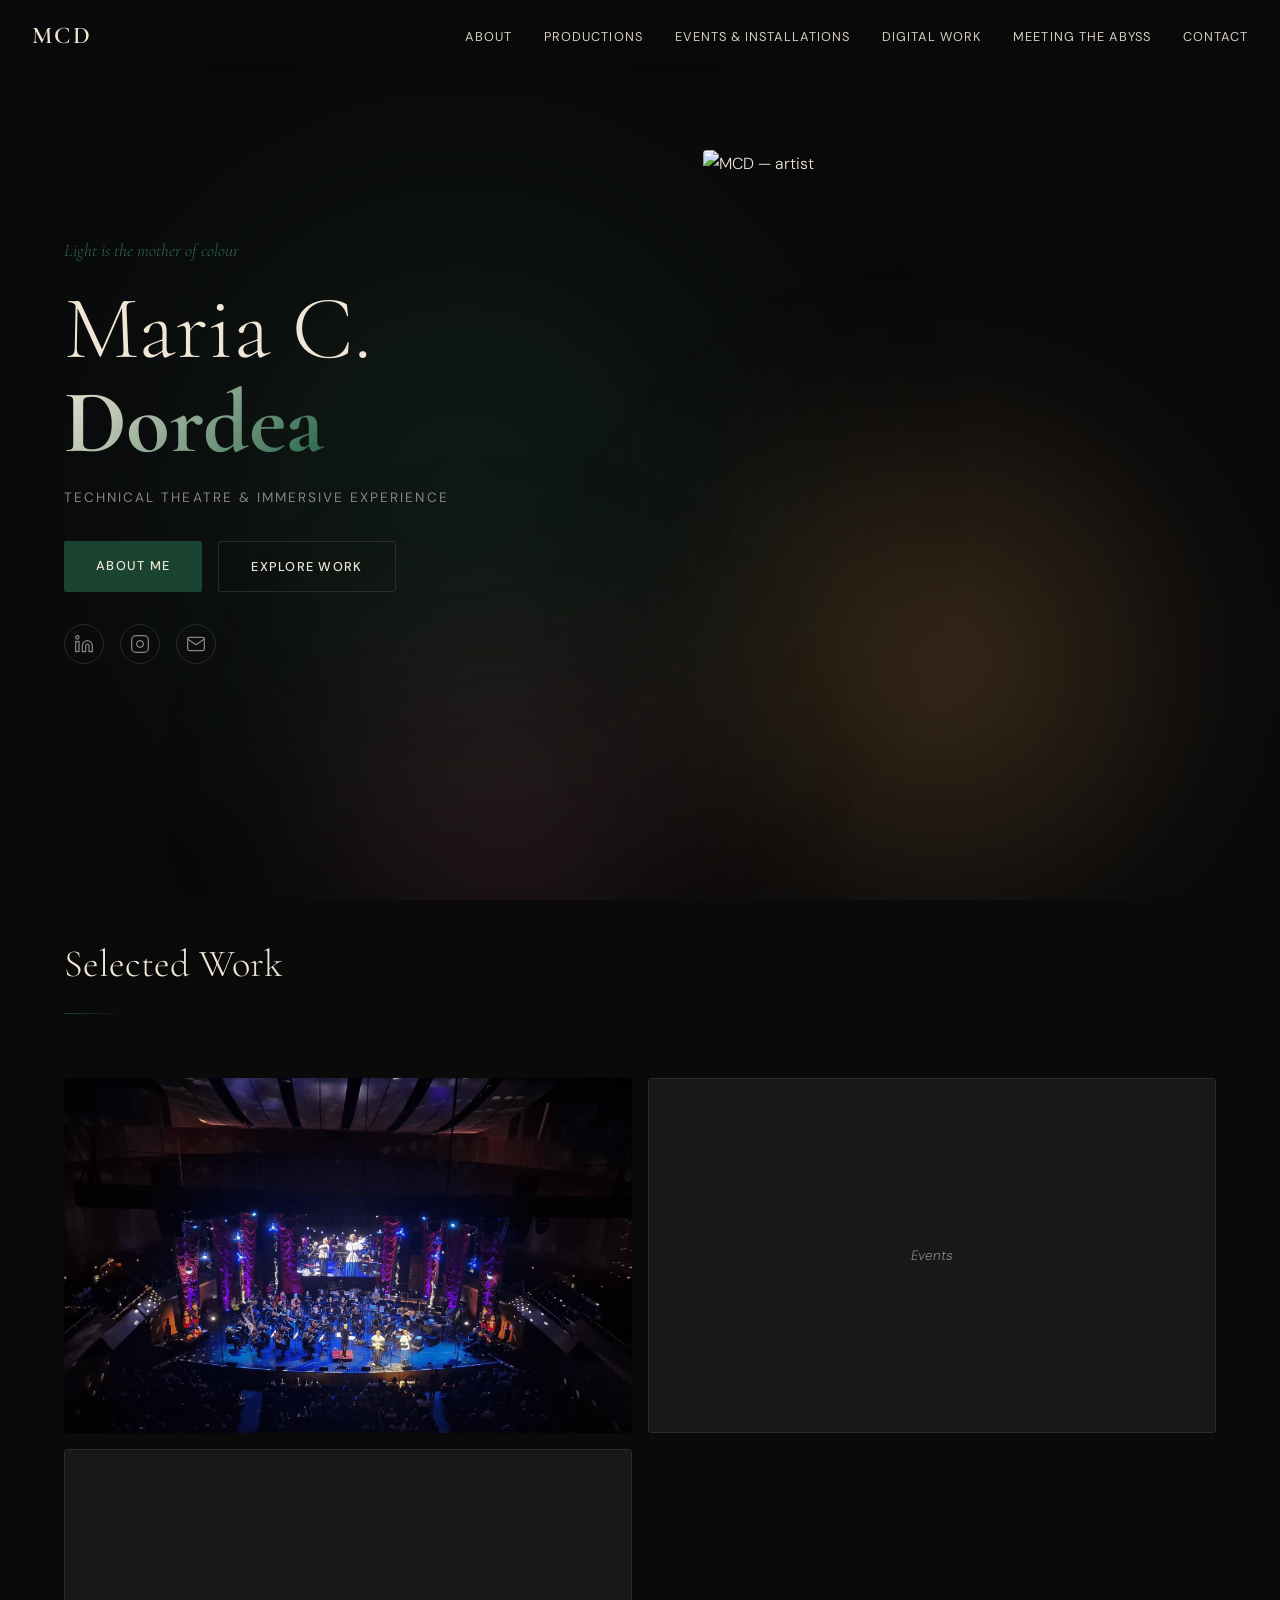
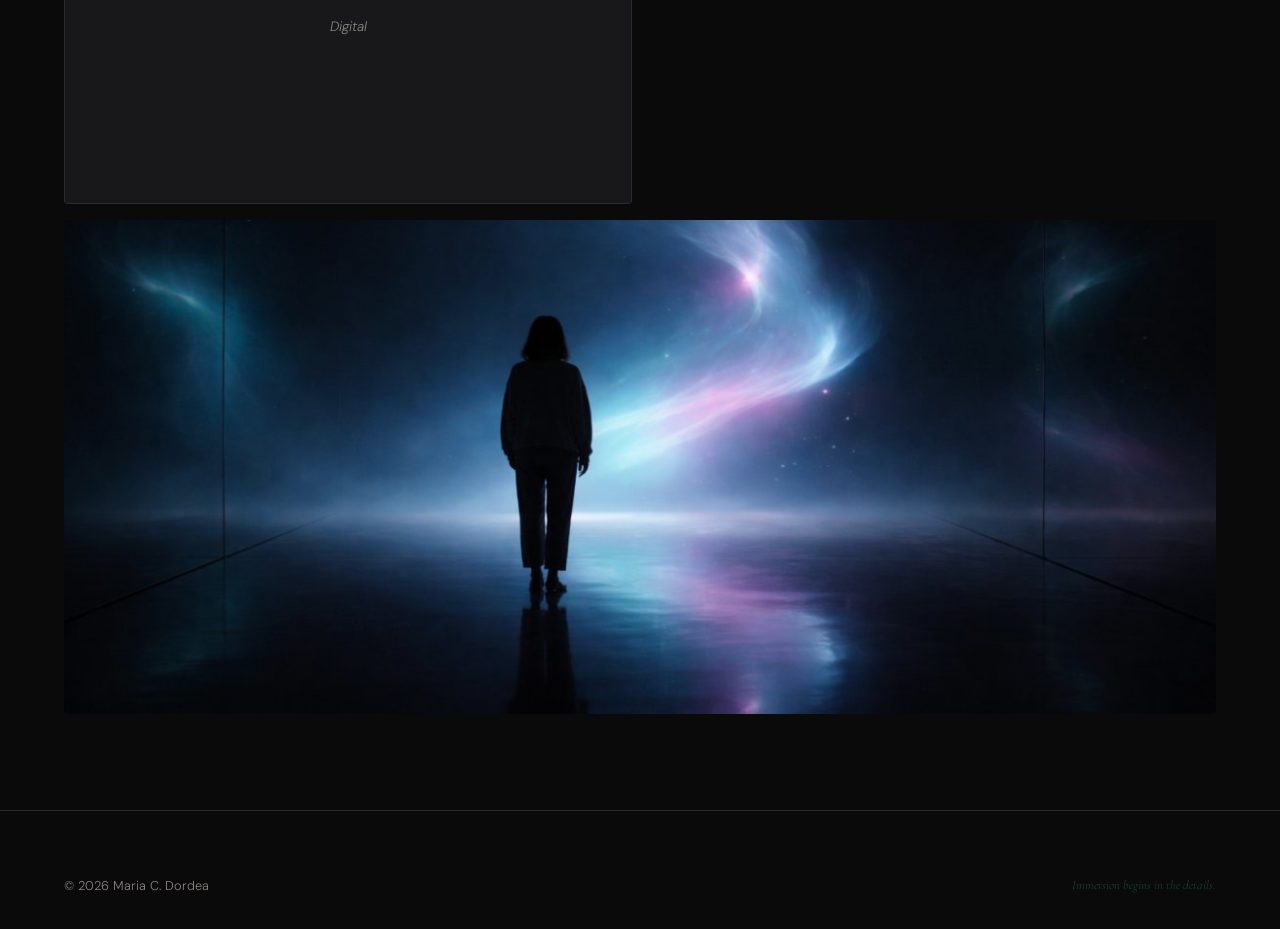
==== index.html @ 3f0a9e13 "Update index.html" ====
<!DOCTYPE html>
<html lang="en">
<head>
    <meta charset="UTF-8">
    <meta name="viewport" content="width=device-width, initial-scale=1.0">
    <title>Maria C. Dordea — Light, Colour, Immersion</title>
    <link rel="preconnect" href="https://fonts.googleapis.com">
    <link rel="preconnect" href="https://fonts.gstatic.com" crossorigin>
    <link href="https://fonts.googleapis.com/css2?family=Cormorant+Garamond:ital,wght@0,300;0,400;0,600;0,700;1,300;1,400&family=DM+Sans:ital,wght@0,300;0,400;0,500;0,700;1,300;1,400&display=swap" rel="stylesheet">
    <link rel="stylesheet" href="styles.css">
</head>
<body>
    <!-- Navigation -->
    <nav class="main-nav">
        <a href="index.html" class="nav-logo">MCD</a>
        <div class="nav-links">
            <a href="about.html">About</a>
            <a href="productions.html">Productions</a>
            <a href="events.html">Events & Installations</a>
            <a href="digital.html">Digital Work</a>
            <a href="abyss.html">Meeting the Abyss</a>
            <a href="contact.html">Contact</a>
        </div>
        <button class="nav-toggle" aria-label="Toggle menu">
            <span></span>
            <span></span>
            <span></span>
        </button>
    </nav>

    <!-- Mobile Menu -->
    <div class="mobile-menu">
        <a href="about.html">About</a>
        <a href="productions.html">Productions</a>
        <a href="events.html">Events & Installations</a>
        <a href="digital.html">Digital Work</a>
        <a href="abyss.html">Meeting the Abyss</a>
        <a href="contact.html">Contact</a>
    </div>

    <!-- Hero Section -->
    <section class="hero">
        <div class="hero-glow"></div>
        <div class="hero-glow hero-glow--secondary"></div>
        <div class="hero-glow hero-glow--tertiary"></div>
        <div class="hero-content">
            <p class="hero-pre-title">Light is the mother of colour</p>
            <h1 class="hero-title">
                <span class="title-line">Maria C.</span>
                <span class="title-line title-line--accent">Dordea</span>
            </h1>
            <p class="hero-subtitle">Technical Theatre & Immersive Experience</p>
            <div class="hero-cta">
                <a href="about.html" class="btn btn--primary">About Me</a>
                <a href="productions.html" class="btn btn--outline">Explore Work</a>
            </div>
            <div class="hero-socials">
                <a href="https://www.linkedin.com/in/mcdcm/" target="_blank" rel="noopener" aria-label="LinkedIn" class="social-link">
                    <svg width="20" height="20" viewBox="0 0 24 24" fill="none" stroke="currentColor" stroke-width="1.5"><path d="M16 8a6 6 0 0 1 6 6v7h-4v-7a2 2 0 0 0-2-2 2 2 0 0 0-2 2v7h-4v-7a6 6 0 0 1 6-6z"/><rect x="2" y="9" width="4" height="12"/><circle cx="4" cy="4" r="2"/></svg>
                </a>
                <a href="https://www.instagram.com/mcd.immersiveworld/" target="_blank" rel="noopener" aria-label="Instagram" class="social-link">
                    <svg width="20" height="20" viewBox="0 0 24 24" fill="none" stroke="currentColor" stroke-width="1.5"><rect x="2" y="2" width="20" height="20" rx="5"/><path d="M16 11.37A4 4 0 1 1 12.63 8 4 4 0 0 1 16 11.37z"/><line x1="17.5" y1="6.5" x2="17.51" y2="6.5"/></svg>
                </a>
                <a href="mailto:maria.c.dordea@gmail.com" aria-label="Email" class="social-link">
                    <svg width="20" height="20" viewBox="0 0 24 24" fill="none" stroke="currentColor" stroke-width="1.5"><path d="M4 4h16c1.1 0 2 .9 2 2v12c0 1.1-.9 2-2 2H4c-1.1 0-2-.9-2-2V6c0-1.1.9-2 2-2z"/><polyline points="22,6 12,13 2,6"/></svg>
                </a>
            </div>
        </div>
        <!-- Photo placeholder -->
        <div class="hero-image">
      <img src="images/me.png" alt="MCD — artist">
            </div>
        </div>
    </section>

    <!-- Work Preview Section -->
    <section class="work-preview">
        <div class="section-header">
            <h2>Selected Work</h2>
            <div class="section-line"></div>
        </div>
        <div class="work-grid">
            <a href="productions.html" class="work-card">
                <div class="work-card-image">
                     <img src="images/rte.png" alt="The Helix — RTE show">
                </div>
                <div class="work-card-overlay">
                    <h3>Productions</h3>
                    <p>9 projects — Theatre, dance, film & more</p>
                </div>
            </a>
            <a href="events.html" class="work-card">
                <div class="work-card-image">
                    <div class="work-card-placeholder">Events</div>
                </div>
                <div class="work-card-overlay">
                    <h3>Events & Installations</h3>
                    <p>5 projects — Immersive, festival & live</p>
                </div>
            </a>
            <a href="digital.html" class="work-card">
                <div class="work-card-image">
                    <div class="work-card-placeholder">Digital</div>
                </div>
                <div class="work-card-overlay">
                    <h3>Digital Work</h3>
                    <p>3 projects — TouchDesigner, home projects & writing</p>
                </div>
            </a>
            <a href="abyss.html" class="work-card work-card--featured">
                <div class="work-card-image">
                    <img src="images/abyss-concept.png" alt="Meeting the Abyss">
                </div>
                <div class="work-card-overlay">
                    <h3>Meeting the Abyss</h3>
                    <p>Original immersive work — A centrepiece</p>
                </div>
            </a>
        </div>
    </section>

    <!-- Footer -->
    <footer class="site-footer">
        <p>&copy; 2026 Maria C. Dordea</p>
        <p class="footer-quote">Immersion begins in the details.</p>
    </footer>

    <script src="main.js"></script>
</body>
</html>
---- styles.css ----
/* ============================================
   MARIA C. DORDEA — PORTFOLIO
   Dark canvas. Colour bleeds through.
   ============================================ */

:root {
    /* Core palette — the dark canvas */
    --black: #0a0a0b;
    --dark: #111113;
    --dark-surface: #18181b;
    --dark-elevated: #1f1f23;
    --dark-border: #2a2a2f;

    /* Light & colour — the soul */
    --warm-white: #f0e6d6;
    --soft-white: #d4cdc0;
    --muted: #8a8380;
    --accent-green: #1b4332;
    --accent-green-light: #2d6a4f;
    --accent-amber: #e8a44a;
    --accent-rose: #c45e6a;
    --accent-violet: #8b6cc1;
    --glow-green: rgba(27, 67, 50, 0.35);
    --glow-amber: rgba(232, 164, 74, 0.25);
    --glow-rose: rgba(196, 94, 106, 0.18);
    --glow-violet: rgba(139, 108, 193, 0.15);

    /* Typography */
    --font-display: 'Cormorant Garamond', Georgia, serif;
    --font-body: 'DM Sans', system-ui, sans-serif;

    /* Spacing */
    --space-xs: 0.5rem;
    --space-sm: 1rem;
    --space-md: 2rem;
    --space-lg: 4rem;
    --space-xl: 6rem;
    --space-2xl: 10rem;

    /* Transitions */
    --ease-out: cubic-bezier(0.16, 1, 0.3, 1);
    --ease-in-out: cubic-bezier(0.65, 0, 0.35, 1);
}

/* ---- Reset & Base ---- */
*, *::before, *::after {
    margin: 0;
    padding: 0;
    box-sizing: border-box;
}

html {
    font-size: 16px;
    scroll-behavior: smooth;
    -webkit-font-smoothing: antialiased;
}

body {
    background-color: var(--black);
    color: var(--warm-white);
    font-family: var(--font-body);
    font-weight: 300;
    line-height: 1.7;
    overflow-x: hidden;
}

a {
    color: inherit;
    text-decoration: none;
}

img {
    max-width: 100%;
    display: block;
}

/* ---- Navigation ---- */
.main-nav {
    position: fixed;
    top: 0;
    left: 0;
    right: 0;
    z-index: 100;
    display: flex;
    align-items: center;
    justify-content: space-between;
    padding: var(--space-sm) var(--space-md);
    background: linear-gradient(to bottom, rgba(10,10,11,0.95), rgba(10,10,11,0));
    backdrop-filter: blur(8px);
    -webkit-backdrop-filter: blur(8px);
    transition: background 0.4s var(--ease-out);
}

.nav-logo {
    font-family: var(--font-display);
    font-size: 1.5rem;
    font-weight: 600;
    letter-spacing: 0.1em;
    color: var(--warm-white);
    transition: color 0.3s;
}

.nav-logo:hover {
    color: var(--accent-green-light);
}

.nav-links {
    display: flex;
    gap: var(--space-md);
}

.nav-links a {
    font-family: var(--font-body);
    font-size: 0.8rem;
    font-weight: 400;
    letter-spacing: 0.08em;
    text-transform: uppercase;
    color: var(--soft-white);
    position: relative;
    transition: color 0.3s;
}

.nav-links a::after {
    content: '';
    position: absolute;
    bottom: -4px;
    left: 0;
    width: 0;
    height: 1px;
    background: var(--accent-green-light);
    transition: width 0.4s var(--ease-out);
}

.nav-links a:hover {
    color: var(--warm-white);
}

.nav-links a:hover::after {
    width: 100%;
}

.nav-toggle {
    display: none;
    flex-direction: column;
    gap: 5px;
    background: none;
    border: none;
    cursor: pointer;
    padding: 4px;
}

.nav-toggle span {
    display: block;
    width: 24px;
    height: 1.5px;
    background: var(--warm-white);
    transition: all 0.3s var(--ease-out);
}

.mobile-menu {
    display: none;
    position: fixed;
    top: 0;
    left: 0;
    right: 0;
    bottom: 0;
    z-index: 99;
    background: rgba(10, 10, 11, 0.97);
    backdrop-filter: blur(20px);
    flex-direction: column;
    align-items: center;
    justify-content: center;
    gap: var(--space-md);
}

.mobile-menu a {
    font-family: var(--font-display);
    font-size: 2rem;
    font-weight: 300;
    color: var(--soft-white);
    transition: color 0.3s;
}

.mobile-menu a:hover {
    color: var(--accent-green-light);
}

.mobile-menu.active {
    display: flex;
}

/* ---- Hero ---- */
.hero {
    min-height: 100vh;
    display: grid;
    grid-template-columns: 1fr 1fr;
    align-items: center;
    padding: var(--space-xl) var(--space-lg);
    position: relative;
    overflow: hidden;
}

.hero-glow {
    position: absolute;
    width: 800px;
    height: 800px;
    border-radius: 50%;
    background: radial-gradient(circle, var(--glow-green), transparent 70%);
    top: 10%;
    left: 5%;
    filter: blur(80px);
    animation: glowPulse 8s ease-in-out infinite;
    pointer-events: none;
}

.hero-glow--secondary {
    background: radial-gradient(circle, var(--glow-amber), transparent 70%);
    top: 40%;
    left: 50%;
    animation-delay: -4s;
    width: 600px;
    height: 600px;
}

.hero-glow--tertiary {
    background: radial-gradient(circle, var(--glow-rose), transparent 70%);
    top: 60%;
    left: 20%;
    animation-delay: -6s;
    width: 500px;
    height: 500px;
}

@keyframes glowPulse {
    0%, 100% { opacity: 0.6; transform: scale(1); }
    50% { opacity: 1; transform: scale(1.15); }
}

.hero-content {
    position: relative;
    z-index: 2;
    animation: fadeInUp 1s var(--ease-out) both;
}

.hero-pre-title {
    font-family: var(--font-display);
    font-style: italic;
    font-weight: 300;
    font-size: 1.1rem;
    color: var(--accent-green-light);
    margin-bottom: var(--space-sm);
    opacity: 0;
    animation: fadeInUp 0.8s var(--ease-out) 0.3s both;
}

.hero-title {
    font-family: var(--font-display);
    font-weight: 300;
    line-height: 1.05;
    margin-bottom: var(--space-sm);
}

.title-line {
    display: block;
    font-size: clamp(3rem, 7vw, 6rem);
    opacity: 0;
    animation: fadeInUp 0.8s var(--ease-out) 0.5s both;
}

.title-line--accent {
    font-weight: 700;
    background: linear-gradient(135deg, var(--warm-white), var(--accent-green-light), var(--accent-amber));
    -webkit-background-clip: text;
    -webkit-text-fill-color: transparent;
    background-clip: text;
    animation-delay: 0.7s;
}

.hero-subtitle {
    font-size: 0.85rem;
    font-weight: 400;
    letter-spacing: 0.15em;
    text-transform: uppercase;
    color: var(--muted);
    margin-bottom: var(--space-md);
    opacity: 0;
    animation: fadeInUp 0.8s var(--ease-out) 0.9s both;
}

.hero-cta {
    display: flex;
    gap: var(--space-sm);
    margin-bottom: var(--space-md);
    opacity: 0;
    animation: fadeInUp 0.8s var(--ease-out) 1.1s both;
}

.hero-socials {
    display: flex;
    gap: var(--space-sm);
    opacity: 0;
    animation: fadeInUp 0.8s var(--ease-out) 1.3s both;
}

.social-link {
    display: flex;
    align-items: center;
    justify-content: center;
    width: 40px;
    height: 40px;
    border: 1px solid var(--dark-border);
    border-radius: 50%;
    color: var(--muted);
    transition: all 0.3s var(--ease-out);
}

.social-link:hover {
    color: var(--accent-green-light);
    border-color: var(--accent-green);
    box-shadow: 0 0 20px var(--glow-green);
}

/* Hero Image */
.hero-image {
    position: relative;
    z-index: 2;
    display: flex;
    justify-content: center;
    align-items: center;
    opacity: 0;
    animation: fadeInUp 1s var(--ease-out) 0.6s both;
}

.hero-image-placeholder {
    width: 100%;
    max-width: 450px;
    aspect-ratio: 3/4;
    background: var(--dark-surface);
    border: 1px solid var(--dark-border);
    border-radius: 4px;
    display: flex;
    align-items: center;
    justify-content: center;
    color: var(--muted);
    font-size: 0.85rem;
    font-style: italic;
    position: relative;
    overflow: hidden;
}

.hero-image-placeholder::before {
    content: '';
    position: absolute;
    inset: 0;
    background: linear-gradient(135deg, var(--glow-green), transparent, var(--glow-amber));
    opacity: 0.5;
}

.hero-image img {
    width: 100%;
    max-width: 450px;
    aspect-ratio: 3/4;
    object-fit: cover;
    border-radius: 4px;
}

/* ---- Buttons ---- */
.btn {
    display: inline-block;
    padding: 0.85rem 2rem;
    font-family: var(--font-body);
    font-size: 0.8rem;
    font-weight: 500;
    letter-spacing: 0.1em;
    text-transform: uppercase;
    border-radius: 2px;
    transition: all 0.4s var(--ease-out);
    cursor: pointer;
}

.btn--primary {
    background: var(--accent-green);
    color: var(--warm-white);
}

.btn--primary:hover {
    background: var(--accent-green-light);
    box-shadow: 0 0 30px var(--glow-green);
}

.btn--outline {
    border: 1px solid var(--dark-border);
    color: var(--warm-white);
}

.btn--outline:hover {
    border-color: var(--accent-green);
    color: var(--accent-green-light);
    box-shadow: 0 0 20px var(--glow-green);
}

/* ---- Work Preview Grid ---- */
.work-preview {
    padding: var(--space-xl) var(--space-lg);
    padding-top: var(--space-md);
}

.section-header {
    margin-bottom: var(--space-lg);
}

.section-header h2 {
    font-family: var(--font-display);
    font-weight: 300;
    font-size: clamp(1.8rem, 3vw, 2.5rem);
    margin-bottom: var(--space-sm);
}

.section-line {
    width: 60px;
    height: 1px;
    background: linear-gradient(to right, var(--accent-green), transparent);
}

.work-grid {
    display: grid;
    grid-template-columns: repeat(2, 1fr);
    gap: var(--space-sm);
}

.work-card {
    position: relative;
    overflow: hidden;
    border-radius: 4px;
    aspect-ratio: 16/10;
    cursor: pointer;
}

.work-card-image {
    width: 100%;
    height: 100%;
}

.work-card-placeholder {
    width: 100%;
    height: 100%;
    background: var(--dark-surface);
    border: 1px solid var(--dark-border);
    display: flex;
    align-items: center;
    justify-content: center;
    color: var(--muted);
    font-size: 0.85rem;
    font-style: italic;
    transition: all 0.6s var(--ease-out);
}

.work-card-placeholder--featured {
    background: linear-gradient(135deg, var(--dark-surface), #1a1520);
    border-color: var(--accent-violet);
}

.work-card-image img {
    width: 100%;
    height: 100%;
    object-fit: cover;
    transition: transform 0.6s var(--ease-out);
}

.work-card:hover .work-card-image img,
.work-card:hover .work-card-placeholder {
    transform: scale(1.05);
}

.work-card-overlay {
    position: absolute;
    bottom: 0;
    left: 0;
    right: 0;
    padding: var(--space-md);
    background: linear-gradient(to top, rgba(10,10,11,0.9), transparent);
    transform: translateY(10px);
    opacity: 0;
    transition: all 0.4s var(--ease-out);
}

.work-card:hover .work-card-overlay {
    transform: translateY(0);
    opacity: 1;
}

.work-card-overlay h3 {
    font-family: var(--font-display);
    font-weight: 600;
    font-size: 1.4rem;
    margin-bottom: 0.25rem;
}

.work-card-overlay p {
    font-size: 0.8rem;
    color: var(--muted);
}

.work-card--featured {
    grid-column: span 2;
    aspect-ratio: 21/9;
}

.work-card--featured .work-card-overlay h3 {
    font-size: 1.8rem;
    color: var(--accent-violet);
}

/* ---- Footer ---- */
.site-footer {
    padding: var(--space-lg) var(--space-lg) var(--space-md);
    border-top: 1px solid var(--dark-border);
    display: flex;
    justify-content: space-between;
    align-items: center;
    font-size: 0.8rem;
    color: var(--muted);
}

.footer-quote {
    font-family: var(--font-display);
    font-style: italic;
    color: var(--accent-green-light);
    opacity: 0.6;
}

/* ---- Page Template Styles ---- */
.page-header {
    padding: var(--space-2xl) var(--space-lg) var(--space-lg);
    text-align: center;
    position: relative;
}

.page-header::before {
    content: '';
    position: absolute;
    top: 0;
    left: 50%;
    transform: translateX(-50%);
    width: 400px;
    height: 400px;
    border-radius: 50%;
    background: radial-gradient(circle, var(--glow-green), transparent 70%);
    filter: blur(80px);
    pointer-events: none;
    opacity: 0.5;
}

.page-header h1 {
    font-family: var(--font-display);
    font-weight: 300;
    font-size: clamp(2.5rem, 5vw, 4rem);
    margin-bottom: var(--space-xs);
    position: relative;
}

.page-header p {
    font-size: 0.9rem;
    color: var(--muted);
    max-width: 500px;
    margin: 0 auto;
    position: relative;
}

/* ---- Content Styles ---- */
.content-section {
    padding: 0 var(--space-lg) var(--space-xl);
    max-width: 900px;
    margin: 0 auto;
}

.content-section p {
    margin-bottom: var(--space-sm);
    color: var(--soft-white);
}

.content-section .highlight {
    color: var(--accent-green-light);
    font-family: var(--font-display);
    font-style: italic;
    font-size: 1.3rem;
    line-height: 1.5;
    border-left: 2px solid var(--accent-green);
    padding-left: var(--space-sm);
    margin: var(--space-md) 0;
}

/* ---- Project Grid (for Productions, Events, Digital pages) ---- */
.project-grid {
    display: grid;
    grid-template-columns: repeat(auto-fill, minmax(350px, 1fr));
    gap: var(--space-md);
    padding: 0 var(--space-lg) var(--space-xl);
}

.project-card {
    display: block;
    background: var(--dark-surface);
    border: 1px solid var(--dark-border);
    border-radius: 4px;
    overflow: hidden;
    transition: all 0.4s var(--ease-out);
}

.project-card:hover {
    border-color: var(--accent-green);
    transform: translateY(-4px);
    box-shadow: 0 20px 60px rgba(0,0,0,0.4), 0 0 30px var(--glow-green);
}

.project-card-image {
    width: 100%;
    aspect-ratio: 16/10;
    background: var(--dark-elevated);
    display: flex;
    align-items: center;
    justify-content: center;
    color: var(--muted);
    font-size: 0.8rem;
    font-style: italic;
    overflow: hidden;
}

.project-card-image img {
    width: 100%;
    height: 100%;
    object-fit: cover;
    transition: transform 0.6s var(--ease-out);
}

.project-card:hover .project-card-image img {
    transform: scale(1.05);
}

.project-card-body {
    padding: var(--space-sm) var(--space-md);
}

.project-card-body h3 {
    font-family: var(--font-display);
    font-weight: 600;
    font-size: 1.3rem;
    margin-bottom: 0.3rem;
}

.project-card-body p {
    font-size: 0.85rem;
    color: var(--muted);
    line-height: 1.5;
}

/* ---- Project Detail Page ---- */
.project-detail {
    max-width: 1000px;
    margin: 0 auto;
    padding: var(--space-2xl) var(--space-lg) var(--space-xl);
}

.project-detail h1 {
    font-family: var(--font-display);
    font-weight: 300;
    font-size: clamp(2rem, 4vw, 3.5rem);
    margin-bottom: var(--space-sm);
}

.project-detail .project-meta {
    font-size: 0.85rem;
    color: var(--muted);
    margin-bottom: var(--space-md);
    padding-bottom: var(--space-sm);
    border-bottom: 1px solid var(--dark-border);
}

.project-detail .project-description {
    margin-bottom: var(--space-lg);
    font-size: 1rem;
    line-height: 1.8;
    color: var(--soft-white);
}

.project-gallery {
    display: grid;
    grid-template-columns: repeat(auto-fill, minmax(280px, 1fr));
    gap: var(--space-sm);
    margin-bottom: var(--space-lg);
}

.project-gallery img {
    width: 100%;
    aspect-ratio: 4/3;
    object-fit: cover;
    background: var(--black);
    border-radius: 4px;
    border: 1px solid var(--dark-border);
    transition: all 0.4s var(--ease-out);
    cursor: pointer;
}

.project-gallery img:hover {
    border-color: var(--accent-green);
    transform: translateY(-2px);
    box-shadow: 0 10px 30px rgba(0,0,0,0.4), 0 0 20px var(--glow-green);
}

.project-gallery video {
    width: 100%;
    aspect-ratio: 16/9;
    border-radius: 4px;
    border: 1px solid var(--dark-border);
}

.gallery-placeholder {
    width: 100%;
    aspect-ratio: 4/3;
    background: var(--dark-elevated);
    border: 1px dashed var(--dark-border);
    border-radius: 4px;
    display: flex;
    align-items: center;
    justify-content: center;
    color: var(--muted);
    font-size: 0.8rem;
    font-style: italic;
}

.project-section-title {
    font-family: var(--font-display);
    font-weight: 600;
    font-size: clamp(1.6rem, 3vw, 2.2rem);
    margin-bottom: var(--space-sm);
    color: var(--warm-white);
}

.section-divider {
    max-width: 1000px;
    margin: 0 auto var(--space-lg);
    padding: 0 var(--space-lg);
    height: 1px;
    background: linear-gradient(to right, transparent, var(--dark-border), transparent);
}

.section-group-header {
    max-width: 1000px;
    margin: 0 auto;
    padding: var(--space-lg) var(--space-lg) var(--space-md);
    border-bottom: 1px solid var(--dark-border);
    margin-bottom: var(--space-lg);
}

.section-group-header h2 {
    font-family: var(--font-display);
    font-weight: 300;
    font-size: clamp(1.4rem, 2.5vw, 1.8rem);
    color: var(--accent-green-light);
    letter-spacing: 0.02em;
}

.project-year {
    display: inline-block;
    font-size: 0.8rem;
    font-weight: 400;
    letter-spacing: 0.08em;
    text-transform: uppercase;
    color: var(--muted);
    margin-bottom: var(--space-sm);
}

/* ---- Contact Page ---- */
.contact-content {
    max-width: 600px;
    margin: 0 auto;
    padding: 0 var(--space-lg) var(--space-xl);
    text-align: center;
}

.contact-links {
    display: flex;
    justify-content: center;
    gap: var(--space-md);
    margin-top: var(--space-md);
}

.contact-link {
    display: flex;
    flex-direction: column;
    align-items: center;
    gap: var(--space-xs);
    padding: var(--space-md);
    border: 1px solid var(--dark-border);
    border-radius: 4px;
    min-width: 150px;
    transition: all 0.3s var(--ease-out);
}

.contact-link:hover {
    border-color: var(--accent-green);
    box-shadow: 0 0 30px var(--glow-green);
}

.contact-link svg {
    color: var(--accent-green-light);
}

.contact-link span {
    font-size: 0.85rem;
    color: var(--soft-white);
}

/* ---- Abyss Page — Special Treatment ---- */
.abyss-hero {
    min-height: 80vh;
    display: flex;
    flex-direction: column;
    align-items: center;
    justify-content: center;
    text-align: center;
    padding: var(--space-2xl) var(--space-lg);
    position: relative;
    overflow: hidden;
}

.abyss-hero::before {
    content: '';
    position: absolute;
    top: 50%;
    left: 50%;
    transform: translate(-50%, -50%);
    width: 700px;
    height: 700px;
    border-radius: 50%;
    background: radial-gradient(circle, var(--glow-violet), transparent 60%);
    filter: blur(60px);
    animation: glowPulse 10s ease-in-out infinite;
}

.abyss-hero h1 {
    font-family: var(--font-display);
    font-weight: 300;
    font-size: clamp(3rem, 6vw, 5rem);
    position: relative;
    background: linear-gradient(135deg, var(--warm-white), var(--accent-violet));
    -webkit-background-clip: text;
    -webkit-text-fill-color: transparent;
    background-clip: text;
}

.abyss-hero .abyss-tagline {
    font-family: var(--font-display);
    font-style: italic;
    font-size: 1.2rem;
    color: var(--accent-violet);
    margin-top: var(--space-sm);
    position: relative;
}

.abyss-hero .abyss-credit {
    font-size: 0.85rem;
    color: var(--muted);
    margin-top: var(--space-xs);
    position: relative;
}

.abyss-content p {
    color: var(--soft-white);
    line-height: 1.9;
}

.abyss-highlight {
    color: var(--accent-violet) !important;
    border-left-color: var(--accent-violet) !important;
    font-size: 1.4rem !important;
}

.abyss-status {
    margin-top: var(--space-md);
    padding-top: var(--space-md);
    border-top: 1px solid var(--dark-border);
    font-size: 0.9rem;
    color: var(--muted) !important;
}

.abyss-gallery {
    max-width: 100%;
    margin: 0;
    padding: 0 0 var(--space-xl);
}

.abyss-gallery img {
    width: 100%;
    max-height: 70vh;
    object-fit: cover;
    border-radius: 0;
    border: none;
}

.abyss-placeholder {
    aspect-ratio: 21/9;
    border-color: var(--accent-violet) !important;
    background: linear-gradient(135deg, var(--dark-elevated), #1a1520) !important;
}

/* ---- Animations ---- */
@keyframes fadeInUp {
    from {
        opacity: 0;
        transform: translateY(30px);
    }
    to {
        opacity: 1;
        transform: translateY(0);
    }
}

.fade-in {
    opacity: 0;
    transform: translateY(20px);
    transition: all 0.6s var(--ease-out);
}

.fade-in.visible {
    opacity: 1;
    transform: translateY(0);
}

/* ---- Responsive ---- */
@media (max-width: 1024px) {
    :root {
        --space-lg: 2.5rem;
        --space-xl: 4rem;
    }
}

@media (max-width: 768px) {
    .nav-links {
        display: none;
    }

    .nav-toggle {
        display: flex;
    }

    .hero {
        grid-template-columns: 1fr;
        text-align: center;
        padding: var(--space-xl) var(--space-md);
        gap: var(--space-lg);
    }

    .hero-content {
        order: 2;
    }

    .hero-image {
        order: 1;
    }

    .hero-cta {
        justify-content: center;
    }

    .hero-socials {
        justify-content: center;
    }

    .work-grid {
        grid-template-columns: 1fr;
    }

    .work-card--featured {
        grid-column: span 1;
        aspect-ratio: 16/10;
    }

    .project-grid {
        grid-template-columns: 1fr;
        padding: 0 var(--space-md) var(--space-xl);
    }

    .work-preview {
        padding: var(--space-lg) var(--space-md);
    }

    .site-footer {
        flex-direction: column;
        gap: var(--space-xs);
        text-align: center;
        padding: var(--space-md);
    }

    .contact-links {
        flex-direction: column;
        align-items: center;
    }

    .page-header {
        padding: var(--space-xl) var(--space-md) var(--space-md);
    }

    .content-section {
        padding: 0 var(--space-md) var(--space-lg);
    }
}

@media (max-width: 480px) {
    .hero {
        padding: var(--space-lg) var(--space-sm);
    }

    .hero-image-placeholder,
    .hero-image img {
        max-width: 280px;
    }

    .title-line {
        font-size: 2.5rem;
    }
}
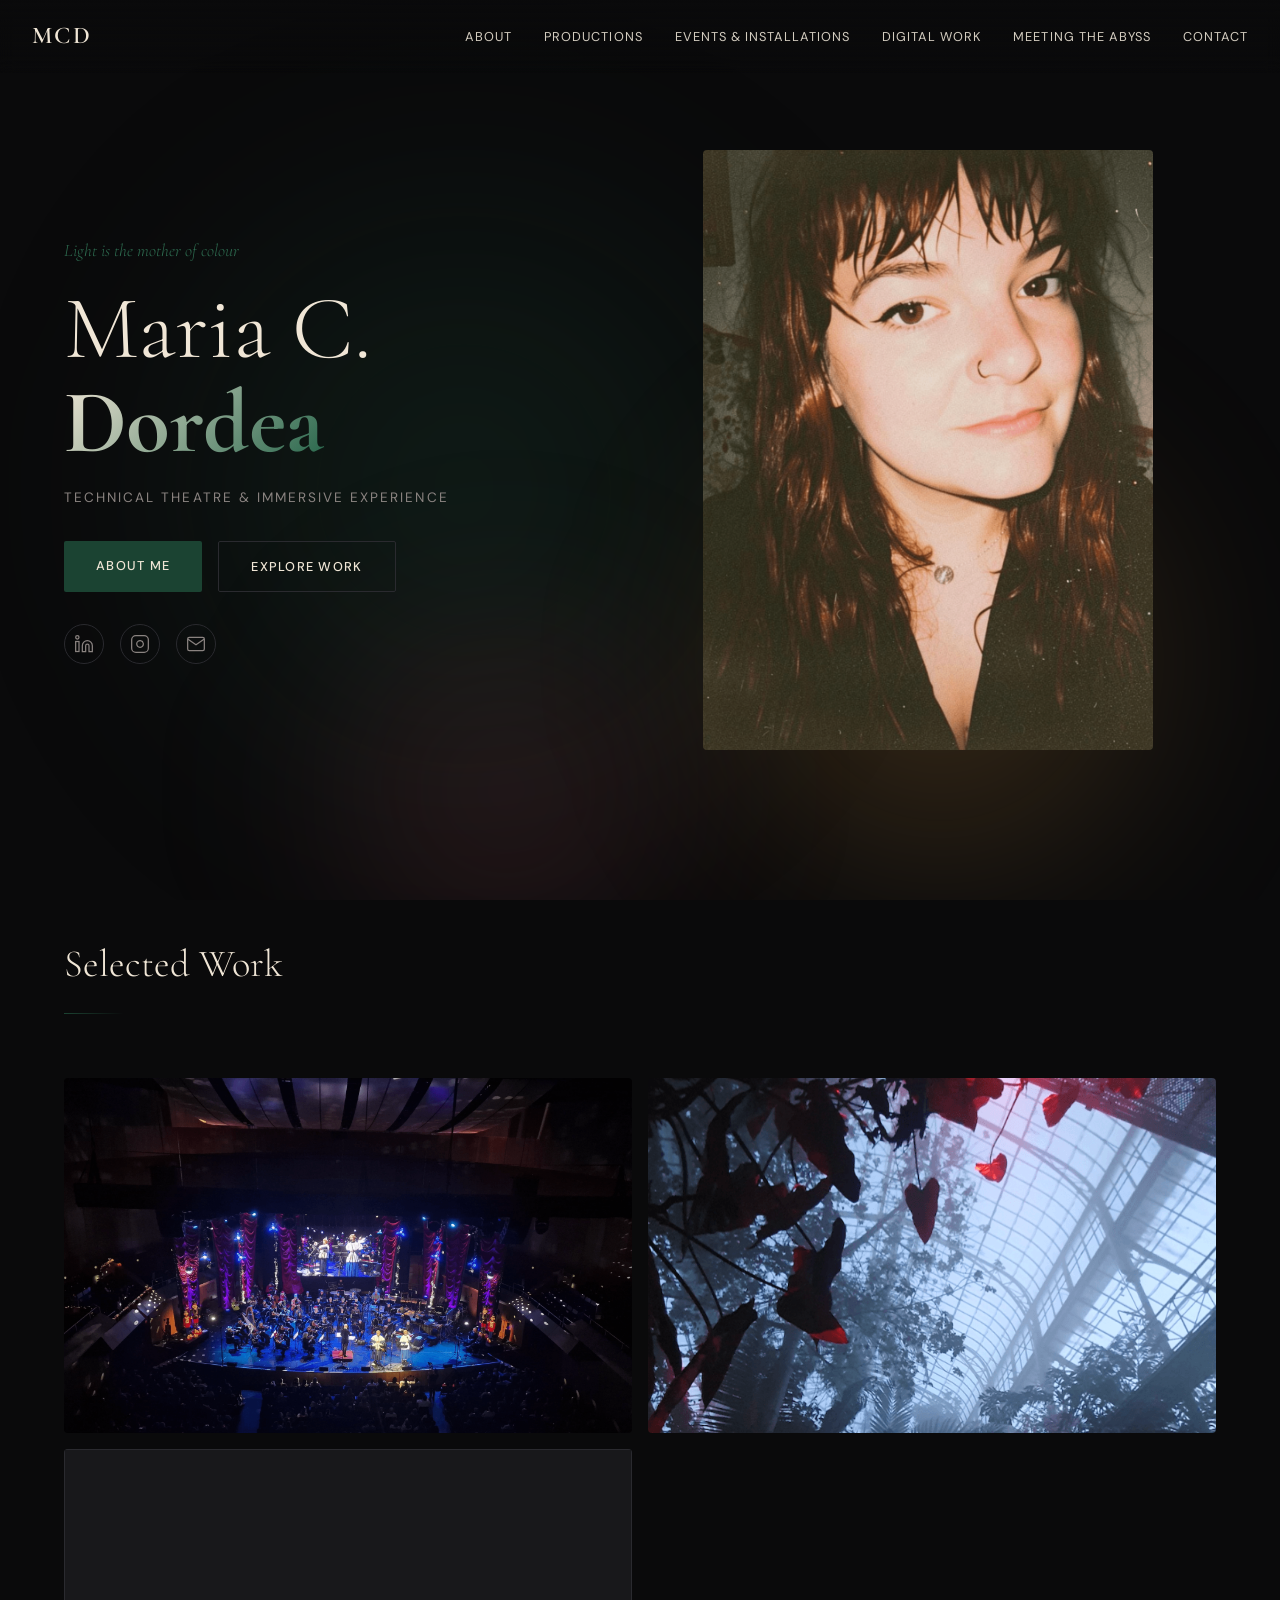
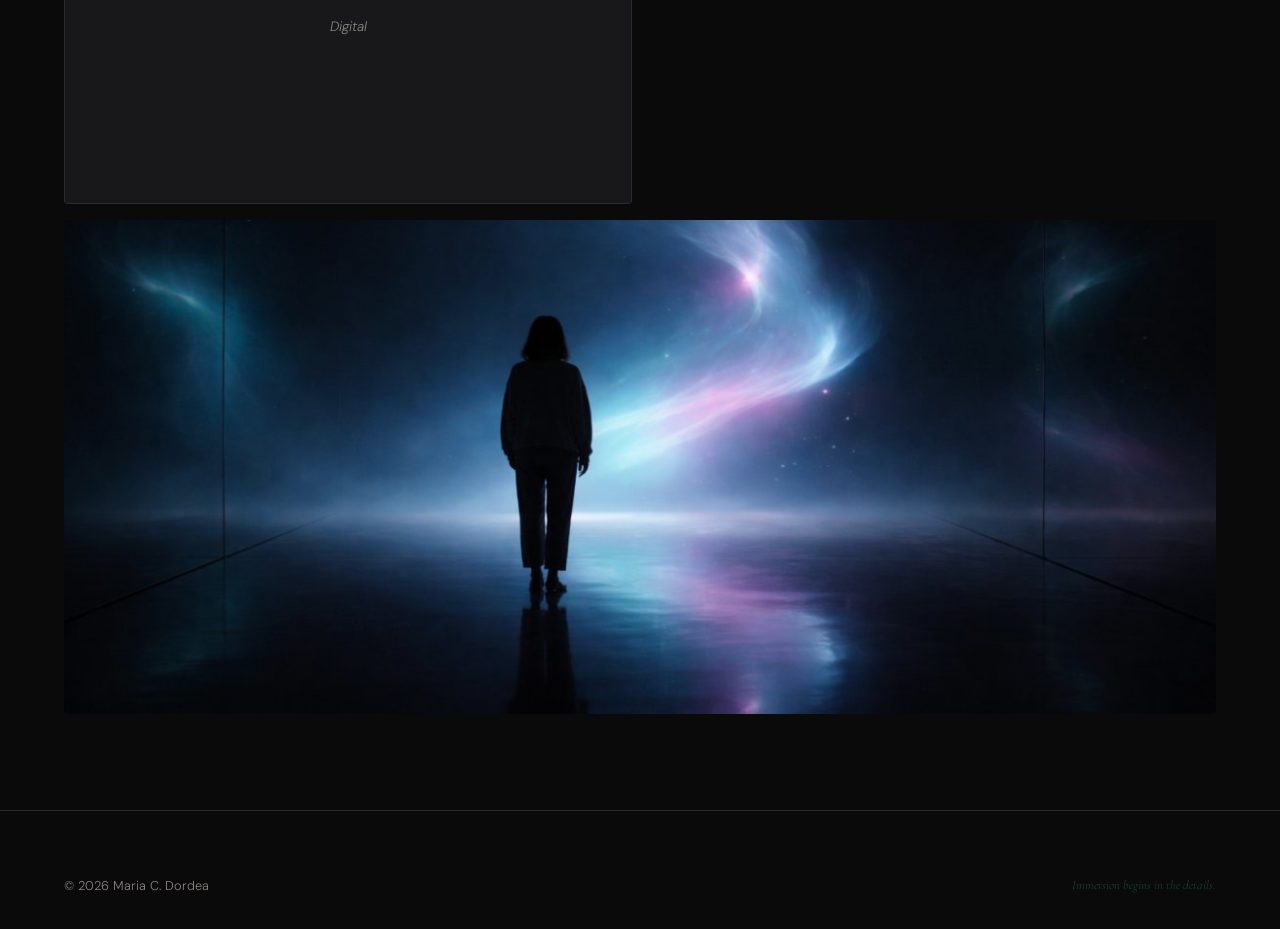
==== commit 50fef32d: "Update index.html" ====
--- a/index.html
+++ b/index.html
@@ -68,7 +68,7 @@
         </div>
         <!-- Photo placeholder -->
         <div class="hero-image">
-      <img src="images/me.png" alt="MCD — artist">
+      <img src="images/meeee.png" alt="MCD — artist">
             </div>
         </div>
     </section>
@@ -91,7 +91,7 @@
             </a>
             <a href="events.html" class="work-card">
                 <div class="work-card-image">
-                    <div class="work-card-placeholder">Events</div>
+                    <img src="images/aliceinwonderland.png" alt="Garden of Shadows — magical fog view">
                 </div>
                 <div class="work-card-overlay">
                     <h3>Events & Installations</h3>
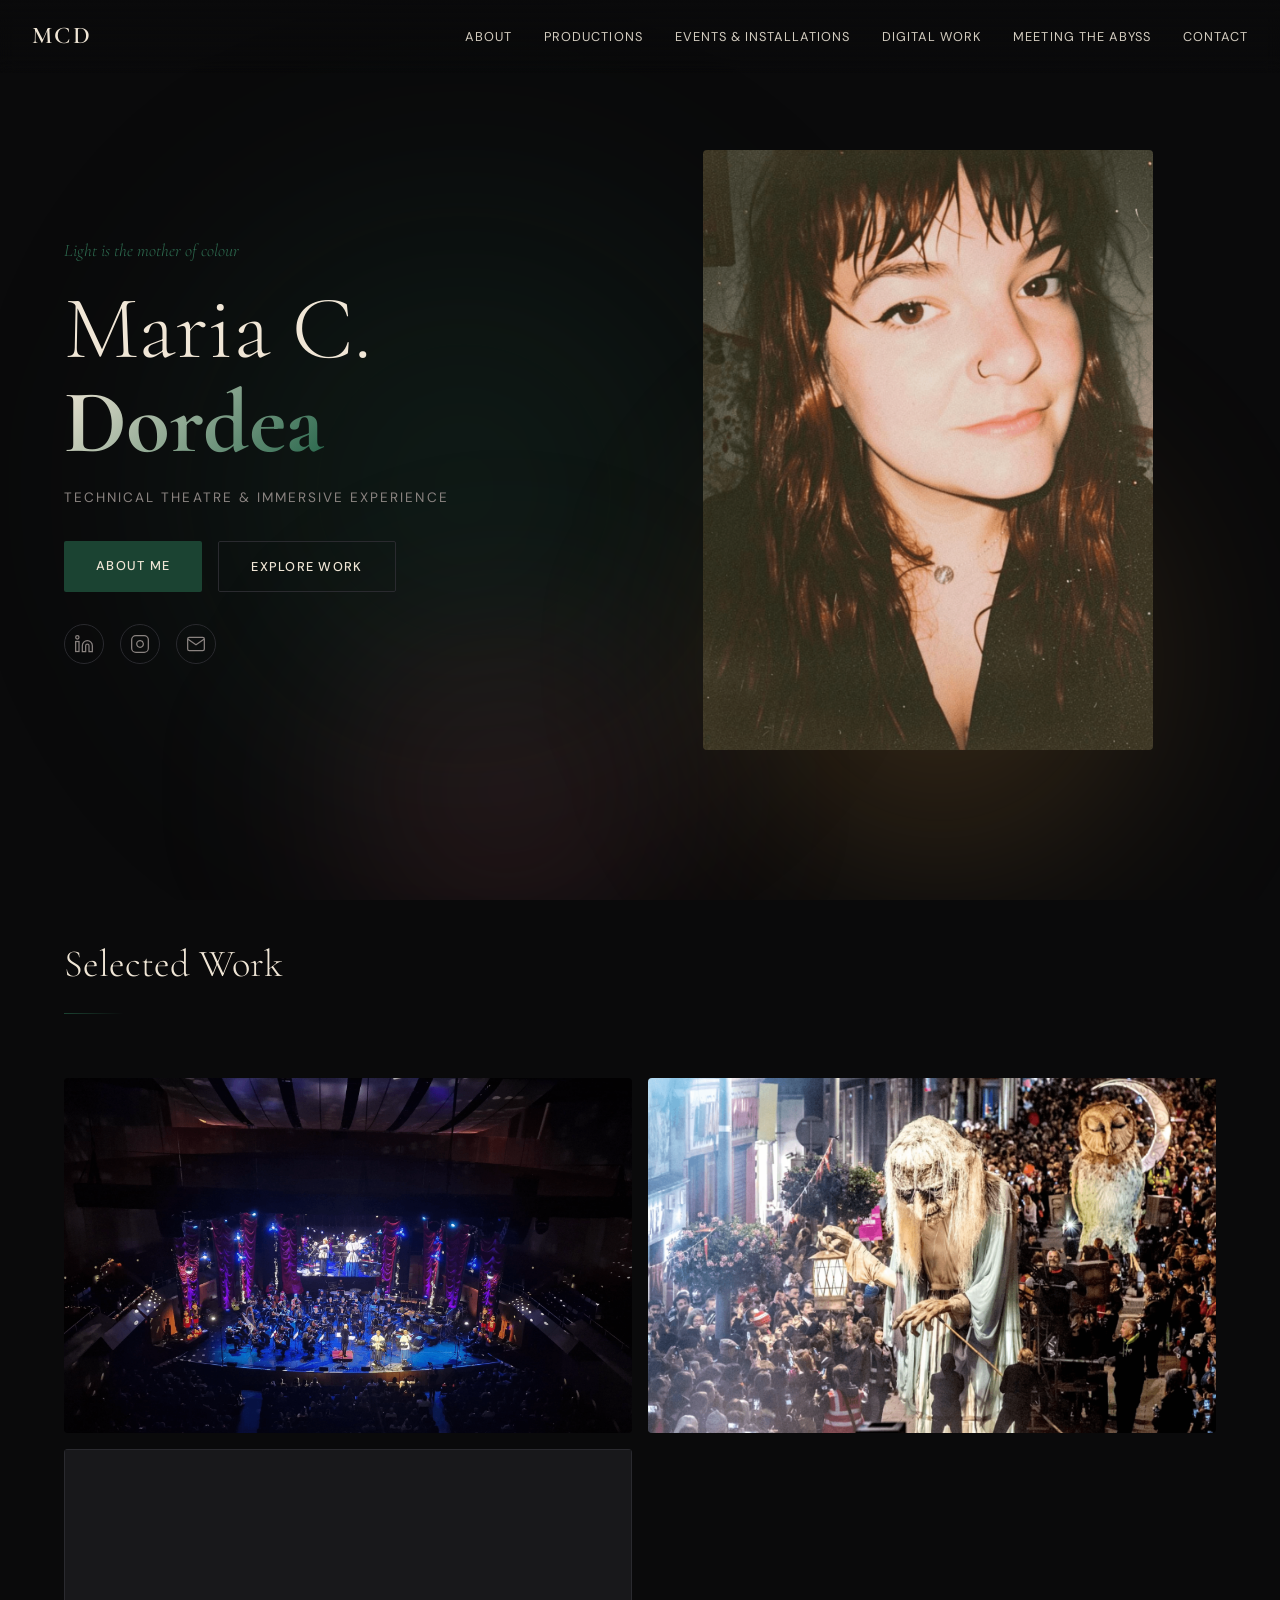
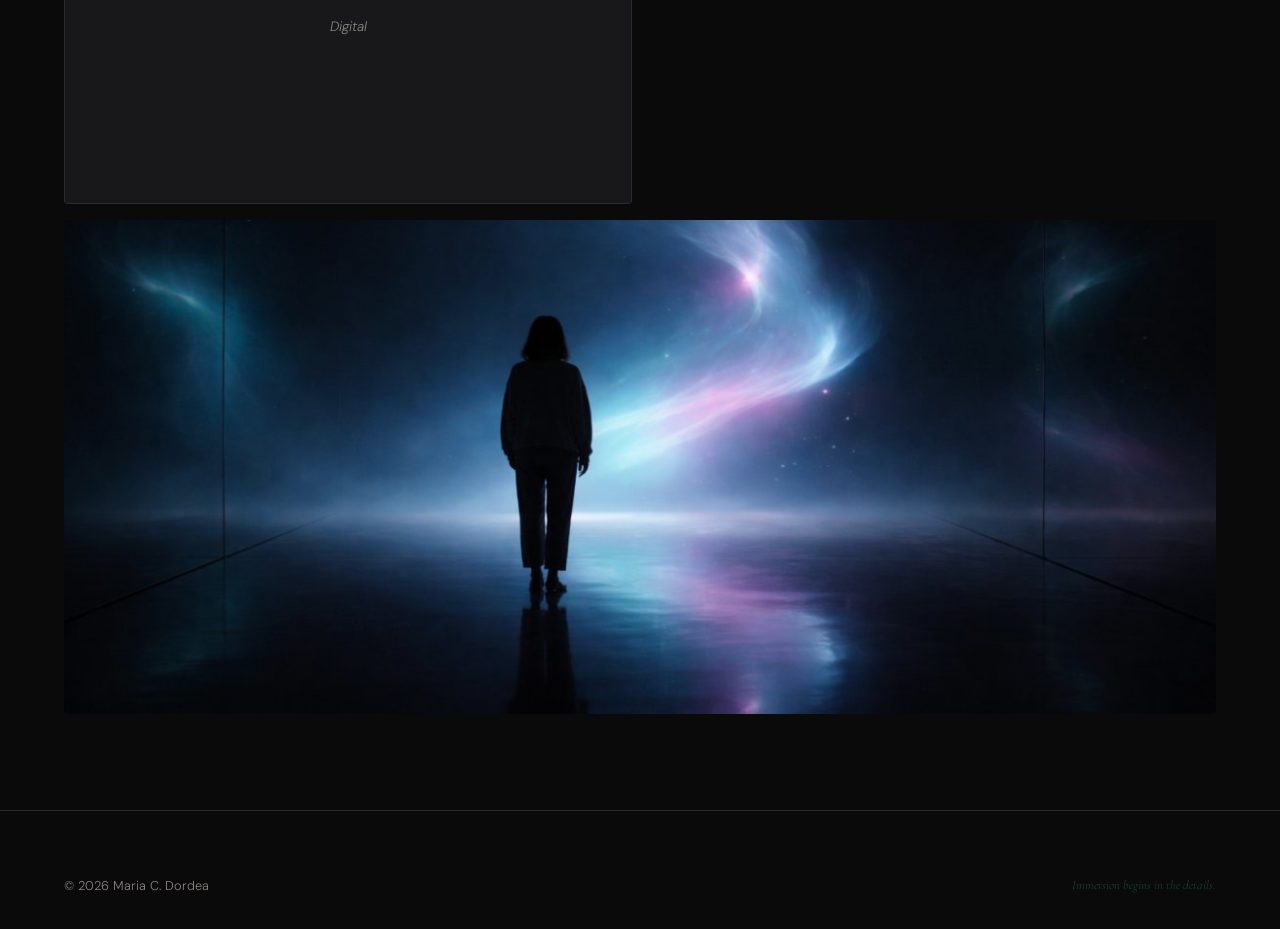
==== commit 31aaeca3: "Update index.html" ====
--- a/index.html
+++ b/index.html
@@ -91,7 +91,7 @@
             </a>
             <a href="events.html" class="work-card">
                 <div class="work-card-image">
-                    <img src="images/aliceinwonderland.png" alt="Garden of Shadows — magical fog view">
+                   <img src="images/parade.png" alt="Bram Stoker   — Macnas parade">
                 </div>
                 <div class="work-card-overlay">
                     <h3>Events & Installations</h3>
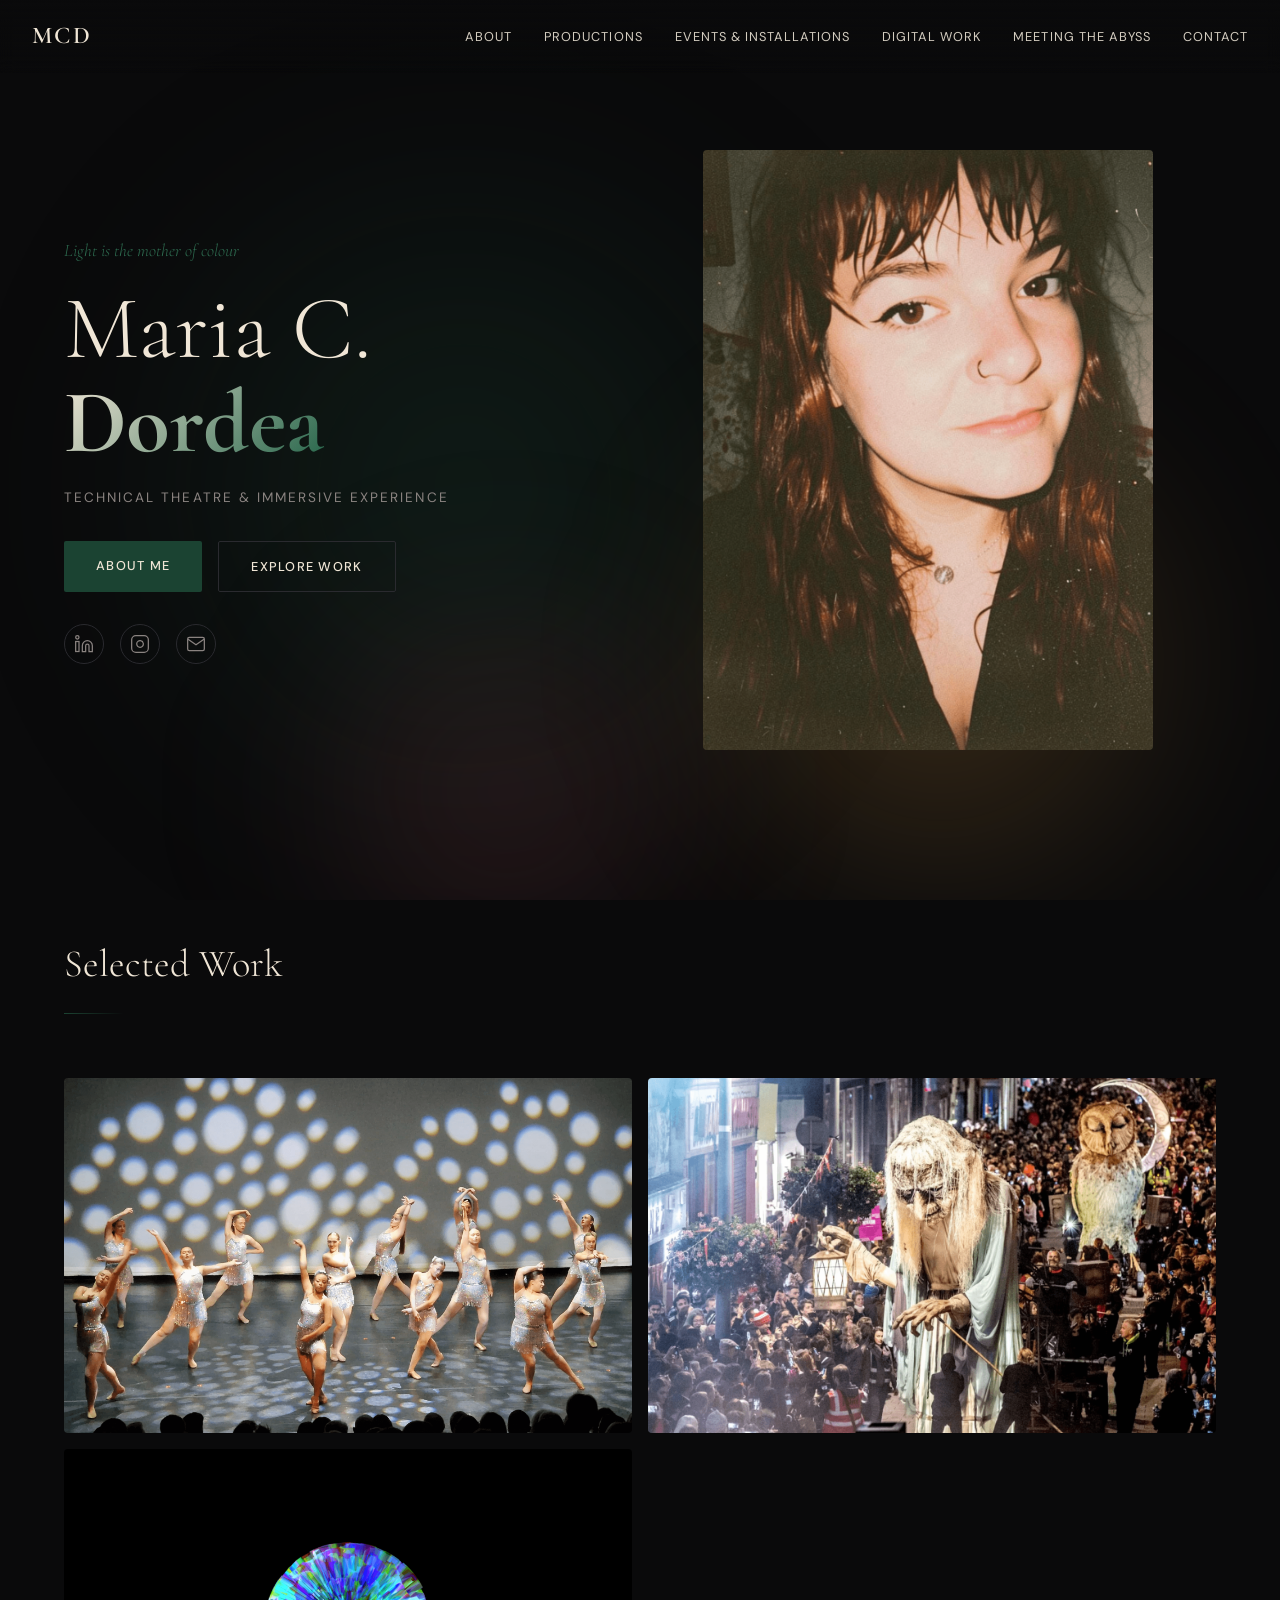
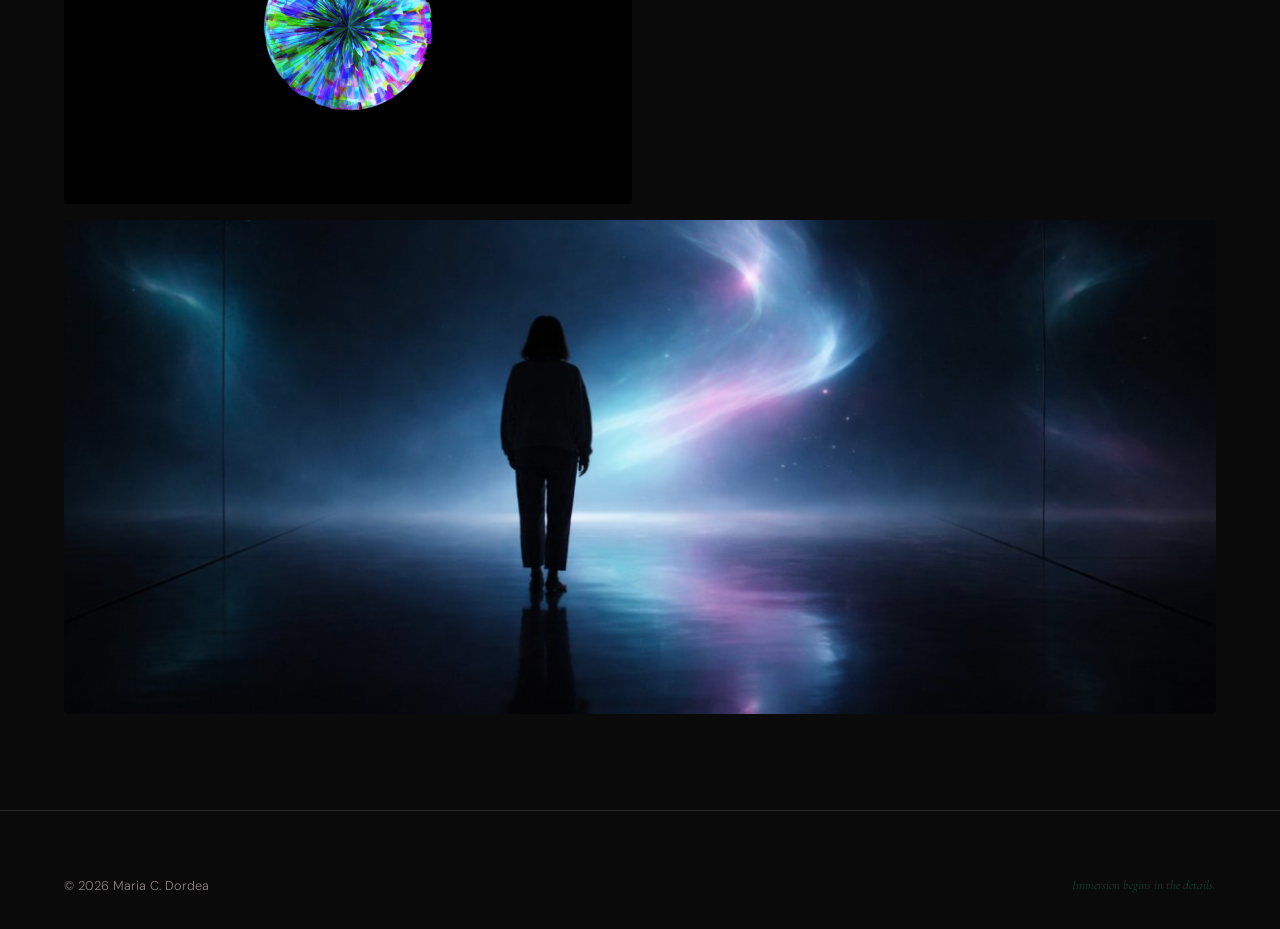
==== commit efa724e9: "Update index.html" ====
--- a/index.html
+++ b/index.html
@@ -82,7 +82,7 @@
         <div class="work-grid">
             <a href="productions.html" class="work-card">
                 <div class="work-card-image">
-                     <img src="images/rte.png" alt="The Helix — RTE show">
+                     <img src="images/sparkle.png" alt="The Civic — dance building">
                 </div>
                 <div class="work-card-overlay">
                     <h3>Productions</h3>
@@ -100,7 +100,7 @@
             </a>
             <a href="digital.html" class="work-card">
                 <div class="work-card-image">
-                    <div class="work-card-placeholder">Digital</div>
+                  <img src="images/diamond.png" alt="TouchDesigner — experiment number 1">
                 </div>
                 <div class="work-card-overlay">
                     <h3>Digital Work</h3>
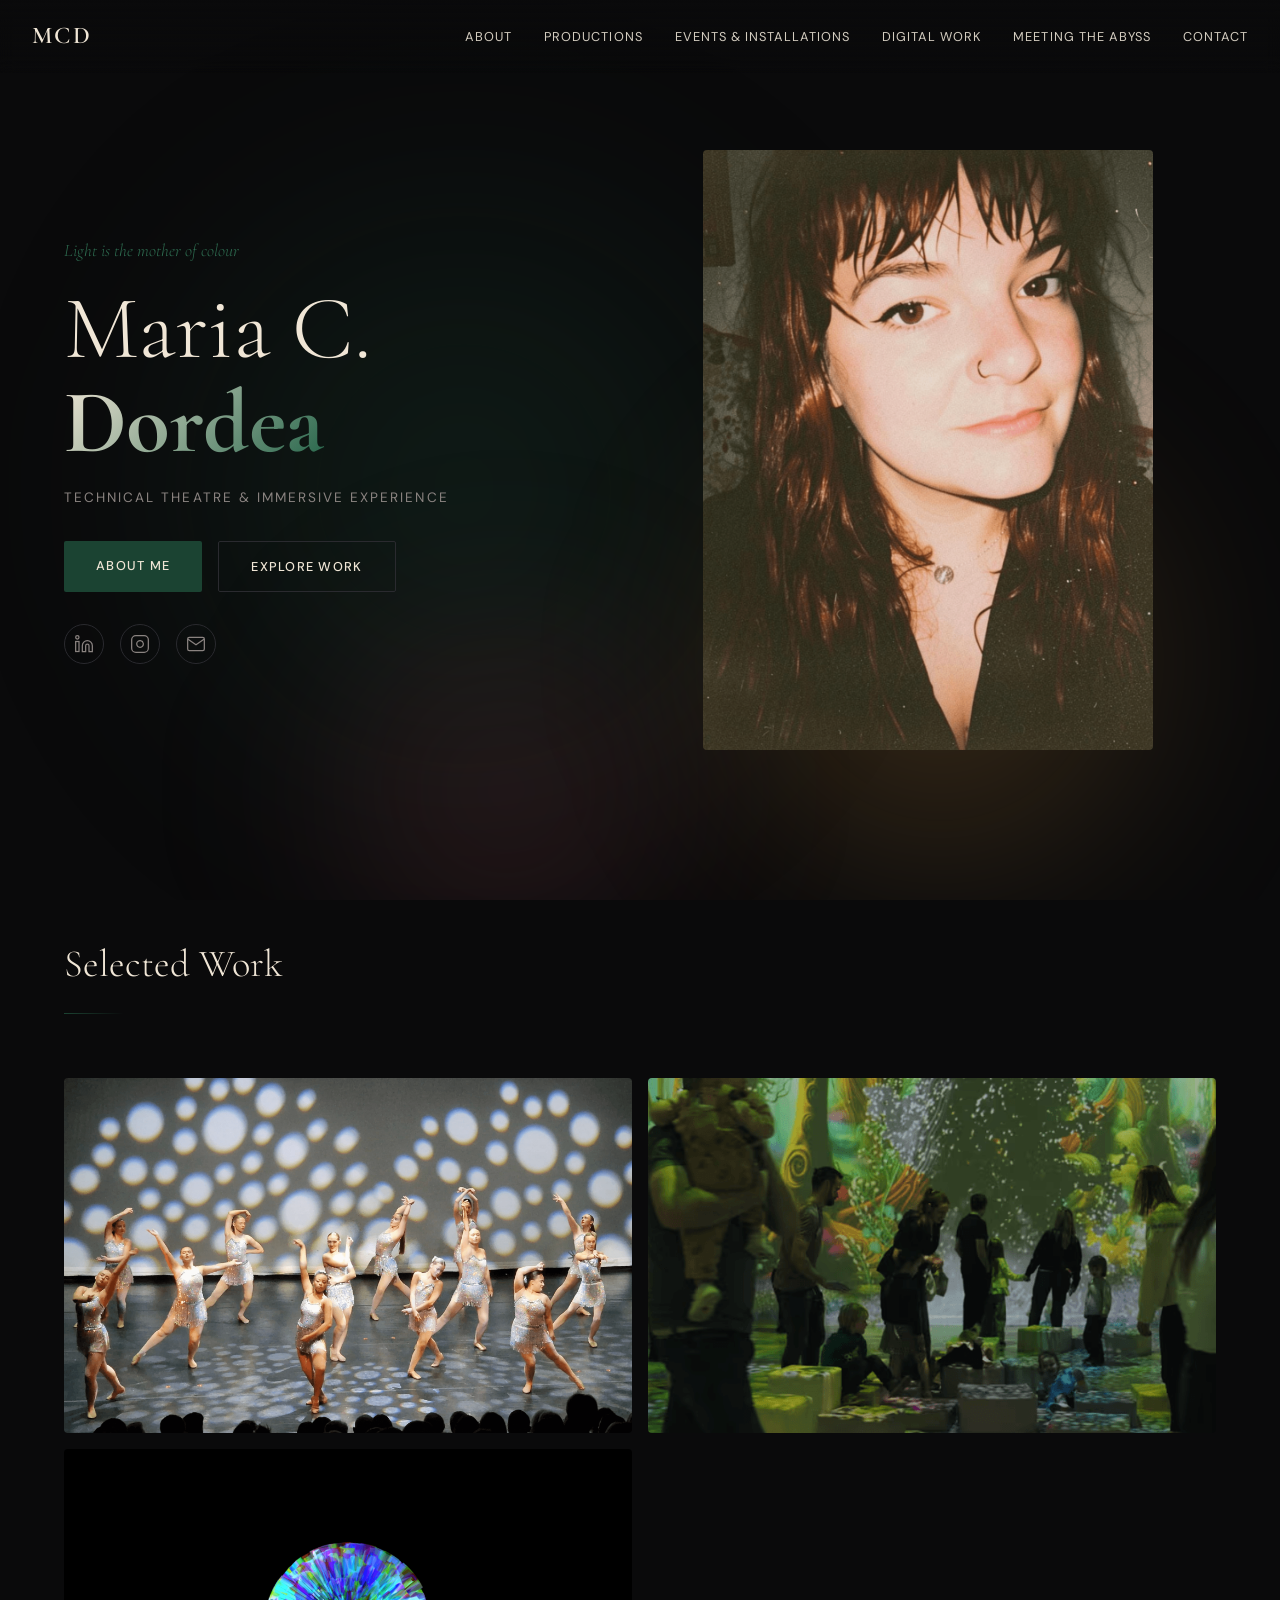
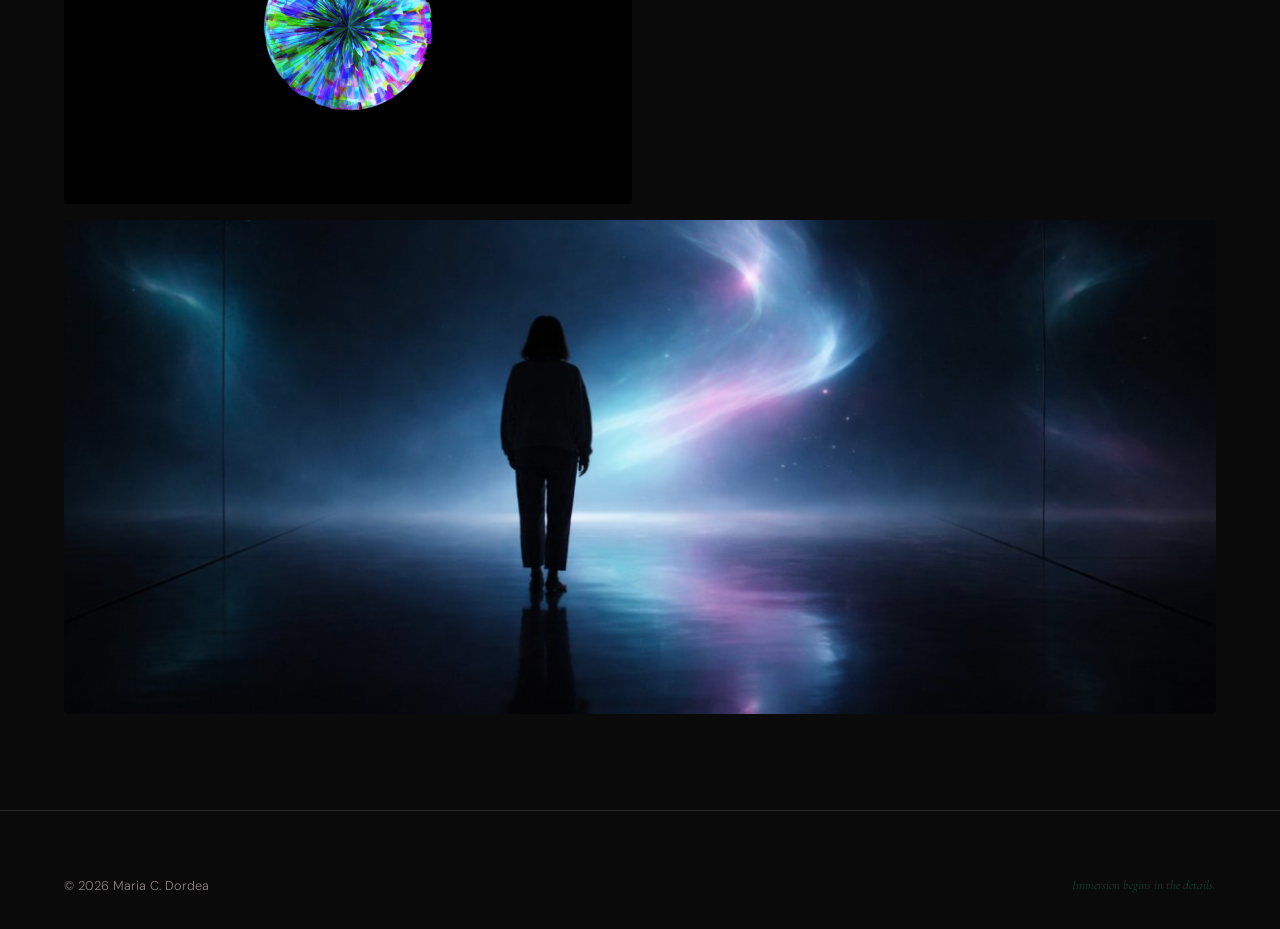
==== commit b9d9c9fb: "Update index.html" ====
--- a/index.html
+++ b/index.html
@@ -91,7 +91,7 @@
             </a>
             <a href="events.html" class="work-card">
                 <div class="work-card-image">
-                   <img src="images/parade.png" alt="Bram Stoker   — Macnas parade">
+                  <img src="images/projectiondreampoint.png" alt="Dreampoint — projection room">
                 </div>
                 <div class="work-card-overlay">
                     <h3>Events & Installations</h3>
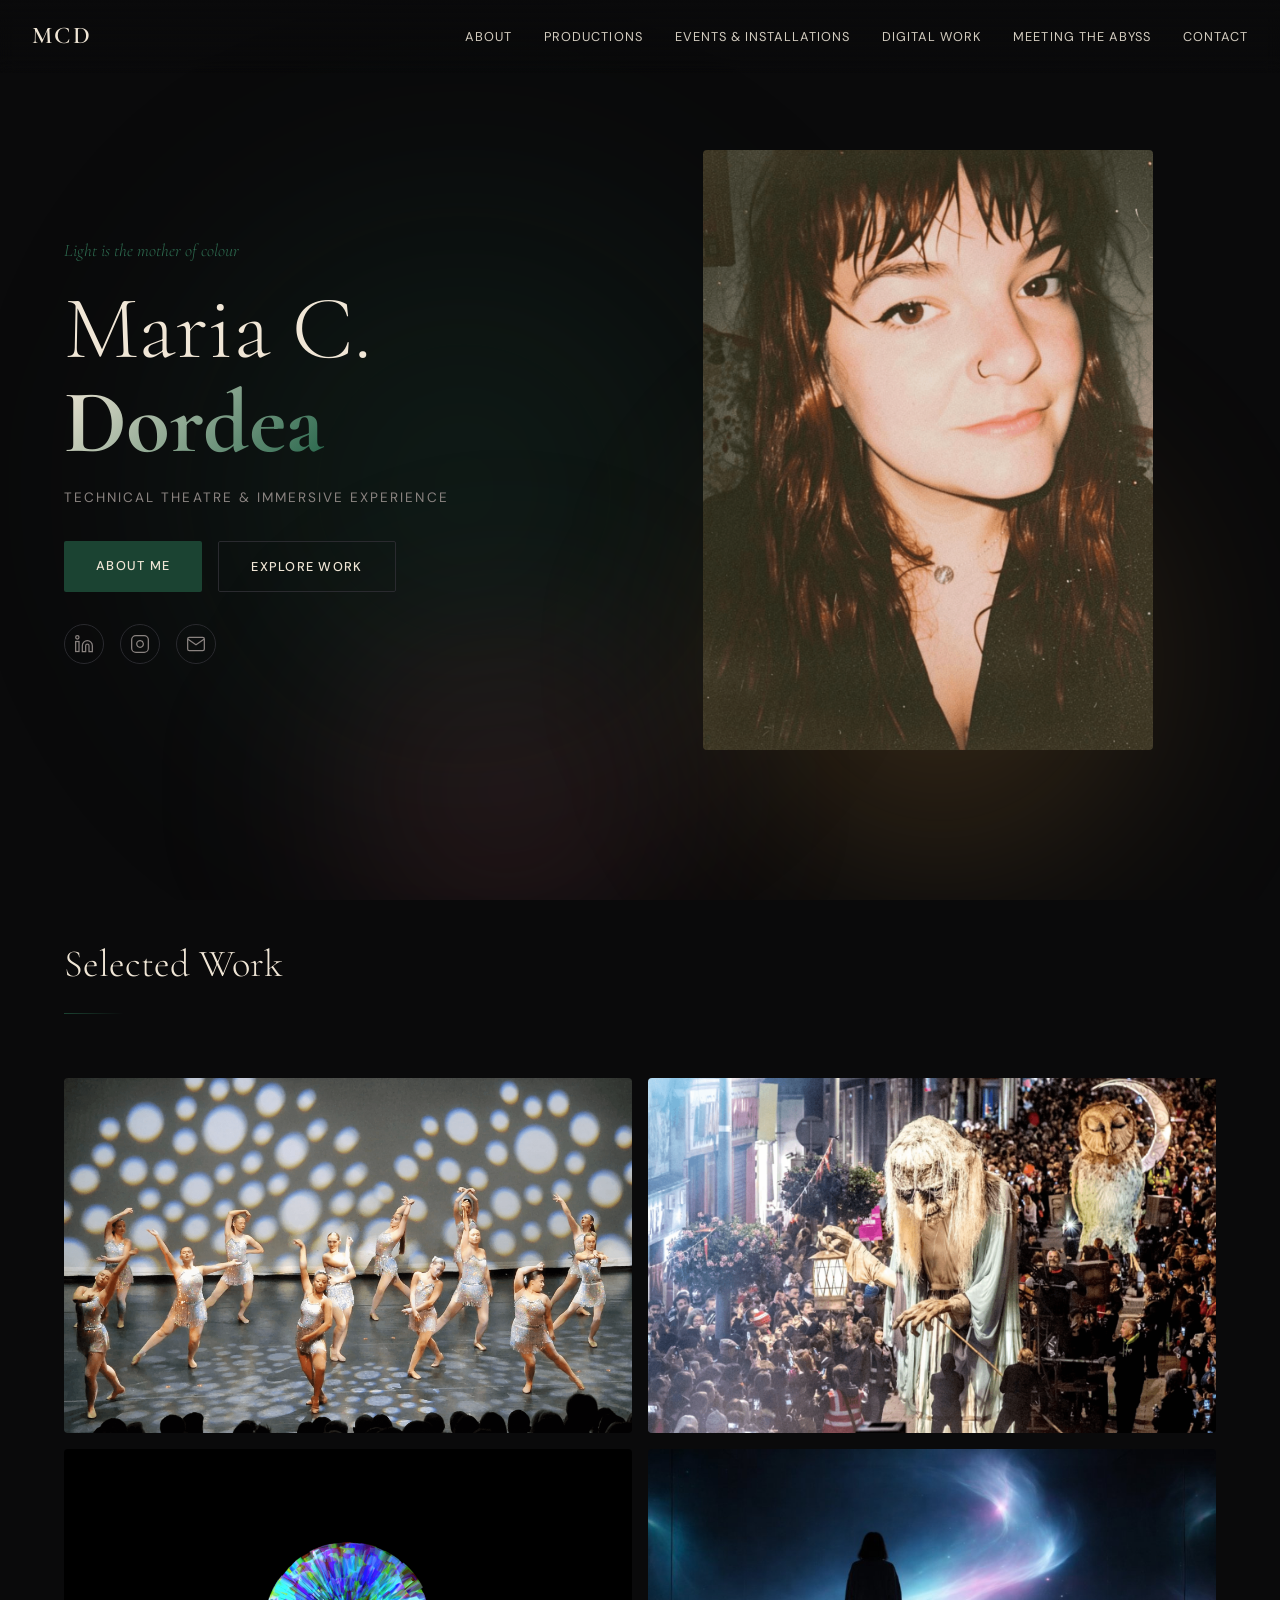
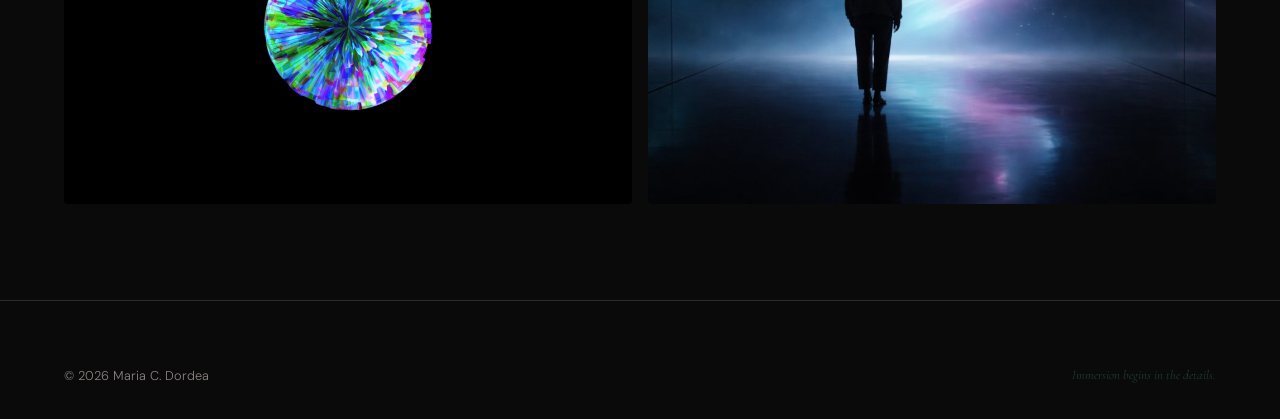
==== commit b7cfcde2: "Update index.html" ====
--- a/index.html
+++ b/index.html
@@ -91,7 +91,7 @@
             </a>
             <a href="events.html" class="work-card">
                 <div class="work-card-image">
-                  <img src="images/projectiondreampoint.png" alt="Dreampoint — projection room">
+                  <img src="images/parade.png" alt="Bram Stoker   — Macnas parade">
                 </div>
                 <div class="work-card-overlay">
                     <h3>Events & Installations</h3>
@@ -107,7 +107,7 @@
                     <p>3 projects — TouchDesigner, home projects & writing</p>
                 </div>
             </a>
-            <a href="abyss.html" class="work-card work-card--featured">
+            <a href="abyss.html" class="work-card">
                 <div class="work-card-image">
                     <img src="images/abyss-concept.png" alt="Meeting the Abyss">
                 </div>
